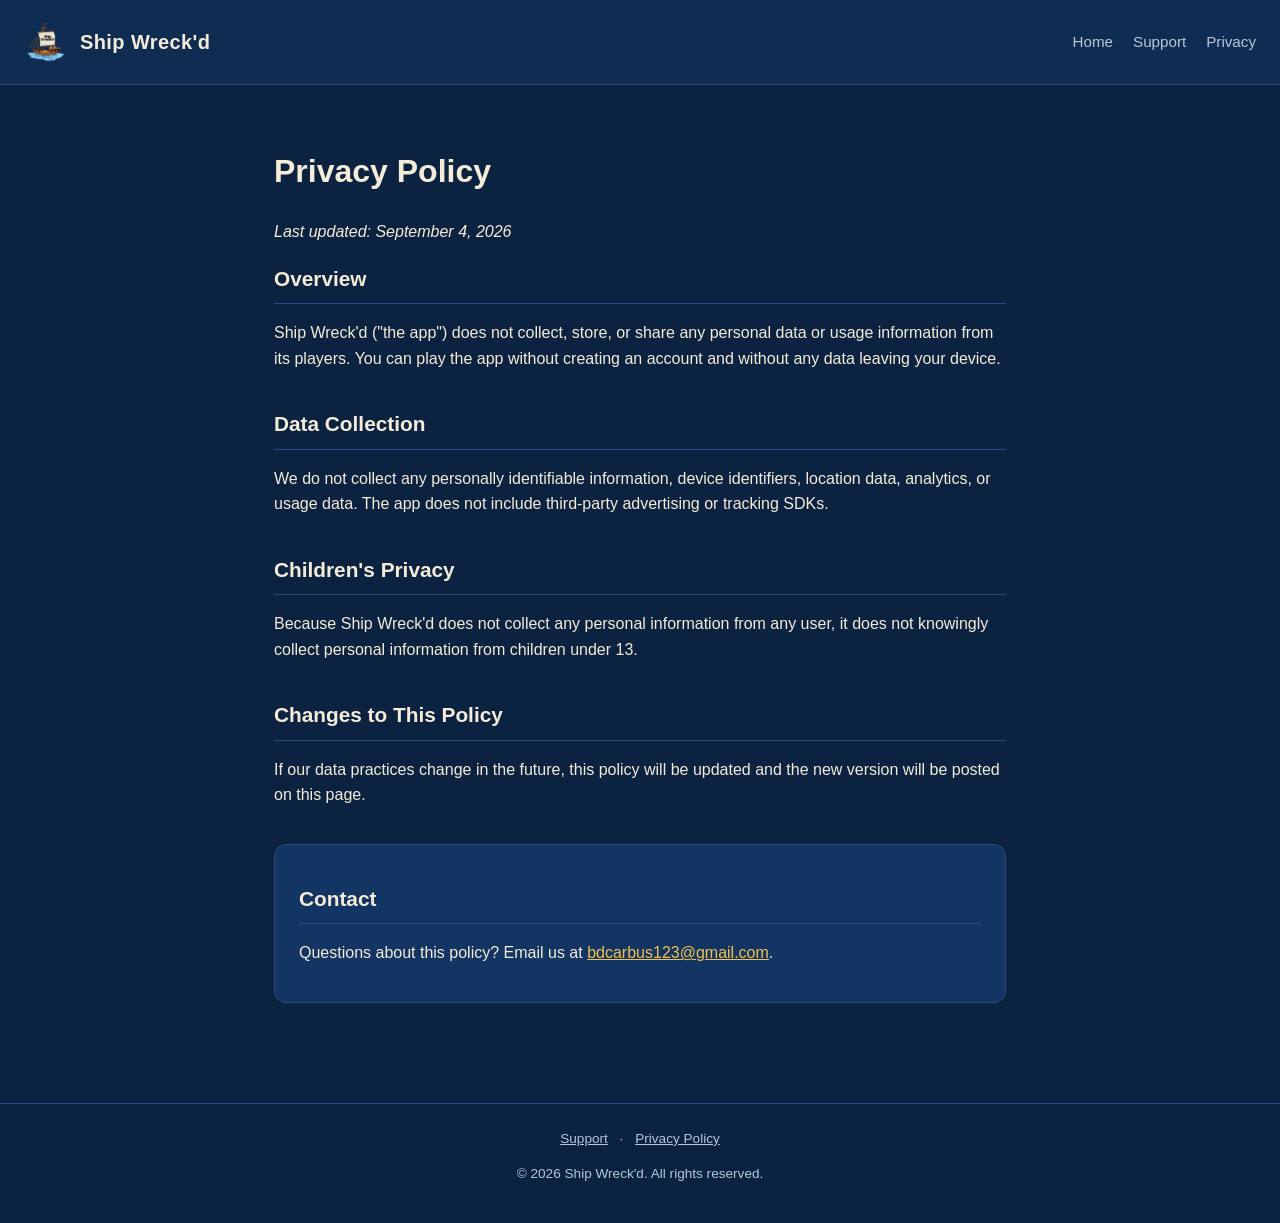
==== privacy.html @ 9050a5f2 "Add basic App Store submission website Static site with landing, support, and privacy policy pages r" ====
<!DOCTYPE html>
<html lang="en">
<head>
  <meta charset="UTF-8">
  <meta name="viewport" content="width=device-width, initial-scale=1.0">
  <title>Privacy Policy - Ship Wreck'd</title>
  <link rel="icon" href="assets/logo.png">
  <link rel="stylesheet" href="style.css">
</head>
<body>
  <header>
    <img src="assets/logo.png" alt="Ship Wreck'd logo">
    <span class="title">Ship Wreck'd</span>
    <nav>
      <a href="index.html">Home</a>
      <a href="support.html">Support</a>
      <a href="privacy.html">Privacy</a>
    </nav>
  </header>

  <main>
    <h1>Privacy Policy</h1>
    <p><em>Last updated: September 4, 2026</em></p>

    <section>
      <h2>Overview</h2>
      <p>
        Ship Wreck'd ("the app") does not collect, store, or share any
        personal data or usage information from its players. You can play
        the app without creating an account and without any data leaving
        your device.
      </p>
    </section>

    <section>
      <h2>Data Collection</h2>
      <p>
        We do not collect any personally identifiable information, device
        identifiers, location data, analytics, or usage data. The app does
        not include third-party advertising or tracking SDKs.
      </p>
    </section>

    <section>
      <h2>Children's Privacy</h2>
      <p>
        Because Ship Wreck'd does not collect any personal information from
        any user, it does not knowingly collect personal information from
        children under 13.
      </p>
    </section>

    <section>
      <h2>Changes to This Policy</h2>
      <p>
        If our data practices change in the future, this policy will be
        updated and the new version will be posted on this page.
      </p>
    </section>

    <section class="panel">
      <h2>Contact</h2>
      <p>
        Questions about this policy? Email us at
        <a href="mailto:bdcarbus123@gmail.com">bdcarbus123@gmail.com</a>.
      </p>
    </section>
  </main>

  <footer>
    <a href="support.html">Support</a> ·
    <a href="privacy.html">Privacy Policy</a>
    <p>&copy; 2026 Ship Wreck'd. All rights reserved.</p>
  </footer>
</body>
</html>
---- style.css ----
:root {
  --bg: #0b2340;
  --bg-alt: #0f2d52;
  --panel: #123563;
  --text: #f4ecd8;
  --muted: #b9c6da;
  --accent: #f2c14e;
  --border: #274b7d;
  --max-width: 780px;
}

* {
  box-sizing: border-box;
}

body {
  margin: 0;
  background: var(--bg);
  color: var(--text);
  font-family: -apple-system, BlinkMacSystemFont, "Segoe UI", Roboto, Helvetica, Arial, sans-serif;
  line-height: 1.6;
}

header {
  display: flex;
  align-items: center;
  gap: 12px;
  padding: 20px 24px;
  border-bottom: 1px solid var(--border);
  background: var(--bg-alt);
}

header img {
  height: 44px;
  width: 44px;
  object-fit: contain;
  border-radius: 8px;
}

header .title {
  font-size: 1.25rem;
  font-weight: 700;
  letter-spacing: 0.02em;
}

nav {
  margin-left: auto;
  display: flex;
  gap: 20px;
}

nav a {
  color: var(--muted);
  text-decoration: none;
  font-size: 0.95rem;
}

nav a:hover,
nav a:focus {
  color: var(--accent);
}

main {
  max-width: var(--max-width);
  margin: 0 auto;
  padding: 40px 24px 64px;
}

.hero {
  text-align: center;
  margin-bottom: 40px;
}

.hero img.logo {
  width: 120px;
  height: 120px;
  border-radius: 20px;
  margin-bottom: 16px;
}

.hero h1 {
  font-size: 2rem;
  margin: 0 0 8px;
}

.hero p.tagline {
  color: var(--muted);
  font-size: 1.1rem;
  margin: 0;
}

.promo {
  width: 100%;
  border-radius: 12px;
  border: 1px solid var(--border);
  margin: 32px 0;
  display: block;
}

section {
  margin-bottom: 36px;
}

h2 {
  font-size: 1.3rem;
  border-bottom: 1px solid var(--border);
  padding-bottom: 8px;
  margin-bottom: 12px;
}

a {
  color: var(--accent);
}

.panel {
  background: var(--panel);
  border: 1px solid var(--border);
  border-radius: 12px;
  padding: 20px 24px;
}

footer {
  text-align: center;
  padding: 24px;
  color: var(--muted);
  font-size: 0.85rem;
  border-top: 1px solid var(--border);
}

footer a {
  color: var(--muted);
  margin: 0 8px;
}

ul {
  padding-left: 20px;
}
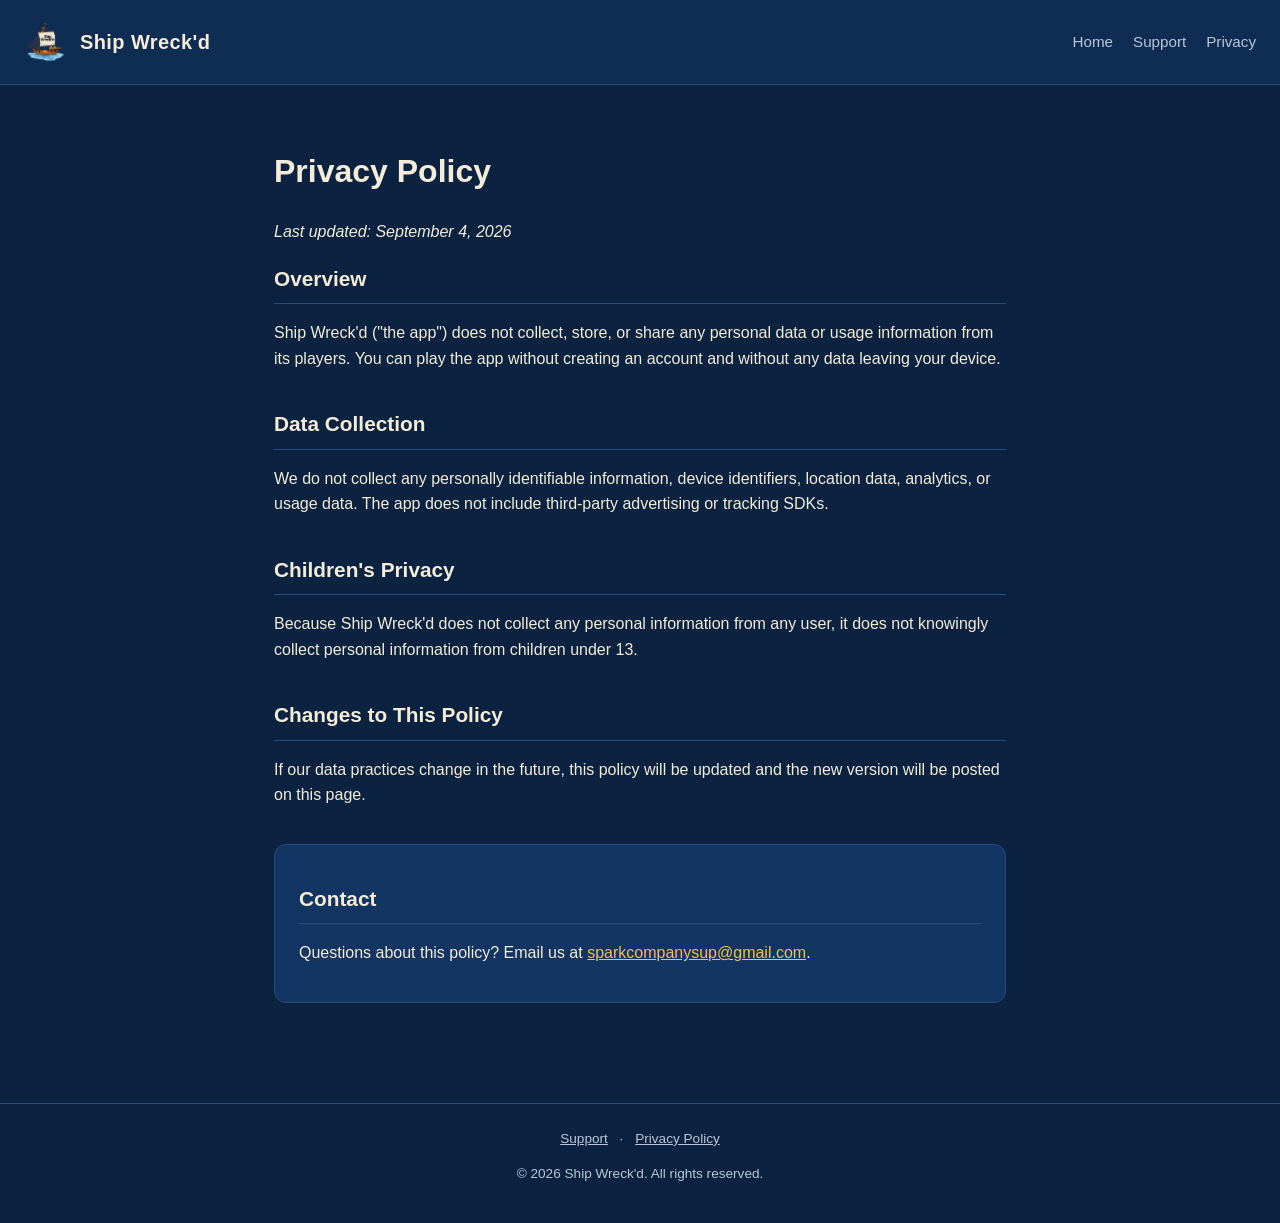
==== commit 769fd985: "changed email address" ====
--- a/privacy.html
+++ b/privacy.html
@@ -62,7 +62,7 @@
       <h2>Contact</h2>
       <p>
         Questions about this policy? Email us at
-        <a href="mailto:bdcarbus123@gmail.com">bdcarbus123@gmail.com</a>.
+        <a href="mailto:sparkcompanysup@gmail.com">sparkcompanysup@gmail.com</a>.
       </p>
     </section>
   </main>
